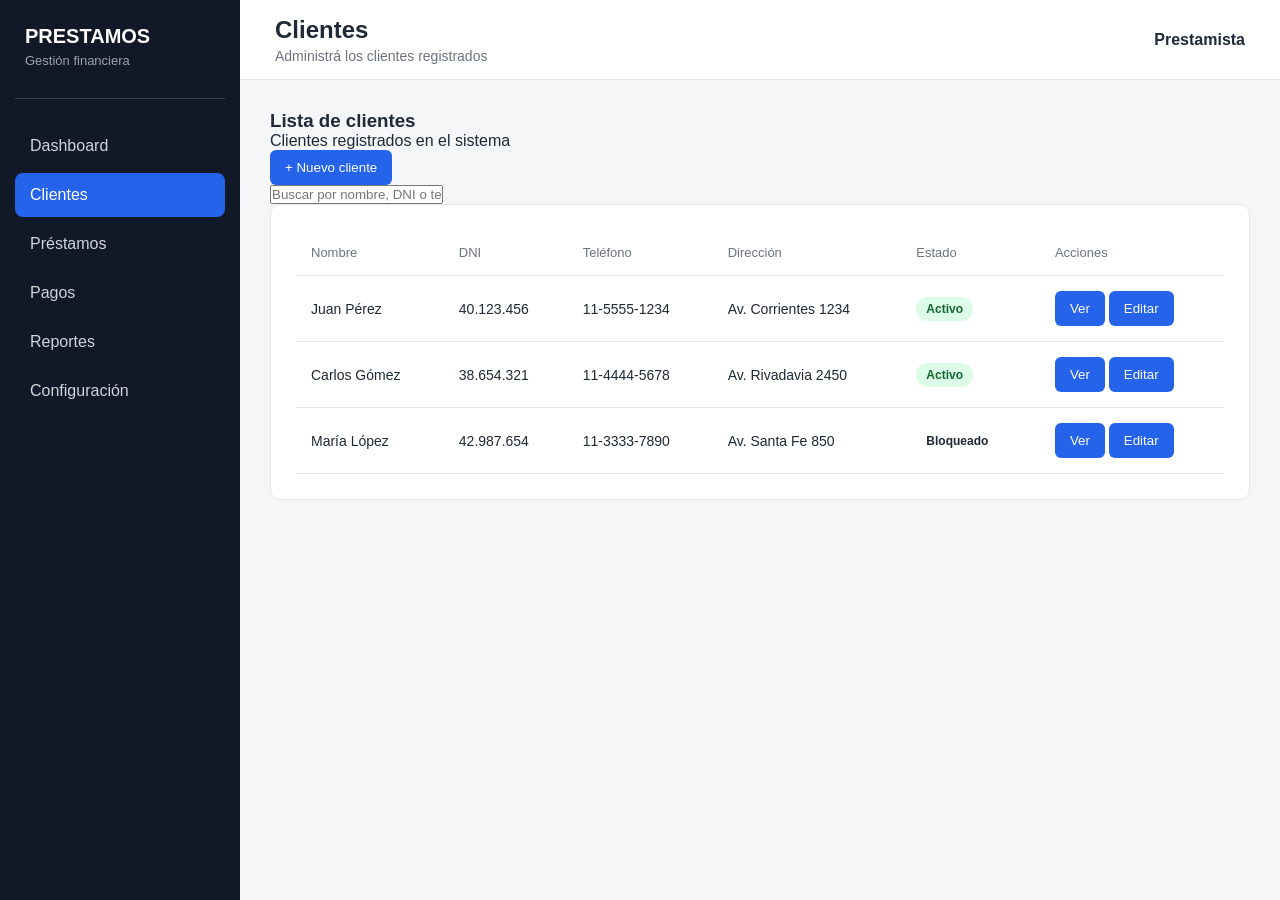
==== clientes.html @ b340551a "clientes" ====
<!DOCTYPE html>
<html lang="es">

<head>

    <meta charset="UTF-8">

    <meta name="viewport" content="width=device-width, initial-scale=1.0">

    <title>Prestamos - Clientes</title>

    <link rel="stylesheet" href="../style.css">

</head>


<body>

    <div class="app">


        <!-- BARRA LATERAL -->

        <aside class="sidebar">

            <div class="logo">

                <h1>PRESTAMOS</h1>

                <p>Gestión financiera</p>

            </div>


            <nav class="menu">

                <a href="../index.html" class="menu-item">
                    Dashboard
                </a>

                <a href="clientes.html" class="menu-item activo">
                    Clientes
                </a>

                <a href="#" class="menu-item">
                    Préstamos
                </a>

                <a href="#" class="menu-item">
                    Pagos
                </a>

                <a href="#" class="menu-item">
                    Reportes
                </a>

                <a href="#" class="menu-item">
                    Configuración
                </a>

            </nav>

        </aside>


        <!-- CONTENIDO PRINCIPAL -->

        <main class="main">


            <!-- HEADER -->

            <header class="header">

                <div>

                    <h2>Clientes</h2>

                    <p>
                        Administrá los clientes registrados
                    </p>

                </div>


                <div class="usuario">

                    <span>Prestamista</span>

                </div>

            </header>


            <!-- CONTENIDO -->

            <section class="contenido">


                <!-- ENCABEZADO DE CLIENTES -->

                <div class="pagina-header">

                    <div>

                        <h3>Lista de clientes</h3>

                        <p>
                            Clientes registrados en el sistema
                        </p>

                    </div>


                    <button id="btnNuevoCliente">

                        + Nuevo cliente

                    </button>

                </div>


                <!-- BUSCADOR -->

                <div class="buscador">

                    <input
                        type="text"
                        id="buscarCliente"
                        placeholder="Buscar por nombre, DNI o teléfono..."
                    >

                </div>


                <!-- TABLA -->

                <div class="seccion">

                    <div class="tabla-container">

                        <table>

                            <thead>

                                <tr>

                                    <th>Nombre</th>

                                    <th>DNI</th>

                                    <th>Teléfono</th>

                                    <th>Dirección</th>

                                    <th>Estado</th>

                                    <th>Acciones</th>

                                </tr>

                            </thead>


                            <tbody id="tablaClientes">

                                <tr>

                                    <td>Juan Pérez</td>

                                    <td>40.123.456</td>

                                    <td>11-5555-1234</td>

                                    <td>Av. Corrientes 1234</td>

                                    <td>

                                        <span class="estado activo">
                                            Activo
                                        </span>

                                    </td>

                                    <td>

                                        <button class="btn-tabla">
                                            Ver
                                        </button>

                                        <button class="btn-tabla">
                                            Editar
                                        </button>

                                    </td>

                                </tr>


                                <tr>

                                    <td>Carlos Gómez</td>

                                    <td>38.654.321</td>

                                    <td>11-4444-5678</td>

                                    <td>Av. Rivadavia 2450</td>

                                    <td>

                                        <span class="estado activo">
                                            Activo
                                        </span>

                                    </td>

                                    <td>

                                        <button class="btn-tabla">
                                            Ver
                                        </button>

                                        <button class="btn-tabla">
                                            Editar
                                        </button>

                                    </td>

                                </tr>


                                <tr>

                                    <td>María López</td>

                                    <td>42.987.654</td>

                                    <td>11-3333-7890</td>

                                    <td>Av. Santa Fe 850</td>

                                    <td>

                                        <span class="estado bloqueado">
                                            Bloqueado
                                        </span>

                                    </td>

                                    <td>

                                        <button class="btn-tabla">
                                            Ver
                                        </button>

                                        <button class="btn-tabla">
                                            Editar
                                        </button>

                                    </td>

                                </tr>

                            </tbody>

                        </table>

                    </div>

                </div>


            </section>


        </main>


    </div>


    <script src="../app.js"></script>

</body>

</html>
---- style.css ----
* {
    margin: 0;
    padding: 0;
    box-sizing: border-box;
}

body {
    font-family: Arial, sans-serif;
    background-color: #f4f6f8;
    color: #1f2937;
}


/* ESTRUCTURA GENERAL */

.app {
    display: flex;
    min-height: 100vh;
}


/* SIDEBAR */

.sidebar {
    width: 240px;
    background-color: #111827;
    color: white;
    padding: 25px 15px;
}

.logo {
    padding: 0 10px 30px;
    border-bottom: 1px solid #374151;
}

.logo h1 {
    font-size: 20px;
}

.logo p {
    margin-top: 5px;
    font-size: 13px;
    color: #9ca3af;
}


/* MENU */

.menu {
    margin-top: 25px;
}

.menu-item {
    display: block;
    padding: 13px 15px;
    margin-bottom: 5px;

    color: #d1d5db;
    text-decoration: none;

    border-radius: 8px;

    transition: 0.2s;
}

.menu-item:hover {
    background-color: #1f2937;
    color: white;
}

.menu-item.activo {
    background-color: #2563eb;
    color: white;
}


/* CONTENIDO PRINCIPAL */

.main {
    flex: 1;
}


/* HEADER */

.header {
    height: 80px;

    display: flex;
    align-items: center;
    justify-content: space-between;

    padding: 0 35px;

    background-color: white;
    border-bottom: 1px solid #e5e7eb;
}

.header h2 {
    font-size: 24px;
}

.header p {
    margin-top: 4px;
    color: #6b7280;
    font-size: 14px;
}

.usuario {
    font-weight: bold;
}


/* CONTENIDO */

.contenido {
    padding: 30px;
}


/* TARJETAS */

.tarjetas {
    display: grid;

    grid-template-columns: repeat(4, 1fr);

    gap: 20px;

    margin-bottom: 30px;
}

.tarjeta {
    background-color: white;

    padding: 22px;

    border-radius: 10px;

    border: 1px solid #e5e7eb;
}

.tarjeta p {
    color: #6b7280;
    font-size: 14px;
}

.tarjeta h3 {
    margin: 10px 0;

    font-size: 28px;
}

.tarjeta span {
    color: #6b7280;
    font-size: 13px;
}


/* SECCIONES */

.seccion {
    background-color: white;

    border: 1px solid #e5e7eb;

    border-radius: 10px;

    padding: 25px;
}

.seccion-header {
    display: flex;
    justify-content: space-between;
    align-items: center;

    margin-bottom: 20px;
}

.seccion-header h3 {
    font-size: 18px;
}

.seccion-header p {
    margin-top: 5px;

    color: #6b7280;

    font-size: 14px;
}


/* BOTON */

button {
    border: none;

    background-color: #2563eb;

    color: white;

    padding: 10px 15px;

    border-radius: 6px;

    cursor: pointer;
}

button:hover {
    background-color: #1d4ed8;
}


/* TABLA */

.tabla-container {
    overflow-x: auto;
}

table {
    width: 100%;

    border-collapse: collapse;
}

th,
td {
    text-align: left;

    padding: 15px;

    border-bottom: 1px solid #e5e7eb;
}

th {
    color: #6b7280;

    font-size: 13px;

    font-weight: normal;
}

td {
    font-size: 14px;
}


/* ESTADOS */

.estado {
    display: inline-block;

    padding: 5px 10px;

    border-radius: 20px;

    font-size: 12px;

    font-weight: bold;
}

.estado.activo {
    background-color: #dcfce7;

    color: #166534;
}

.estado.mora {
    background-color: #fee2e2;

    color: #991b1b;
}


/* RESPONSIVE */

@media (max-width: 1000px) {

    .tarjetas {
        grid-template-columns: repeat(2, 1fr);
    }

}


@media (max-width: 700px) {

    .sidebar {
        width: 190px;
    }

    .tarjetas {
        grid-template-columns: 1fr;
    }

    .contenido {
        padding: 20px;
    }

}
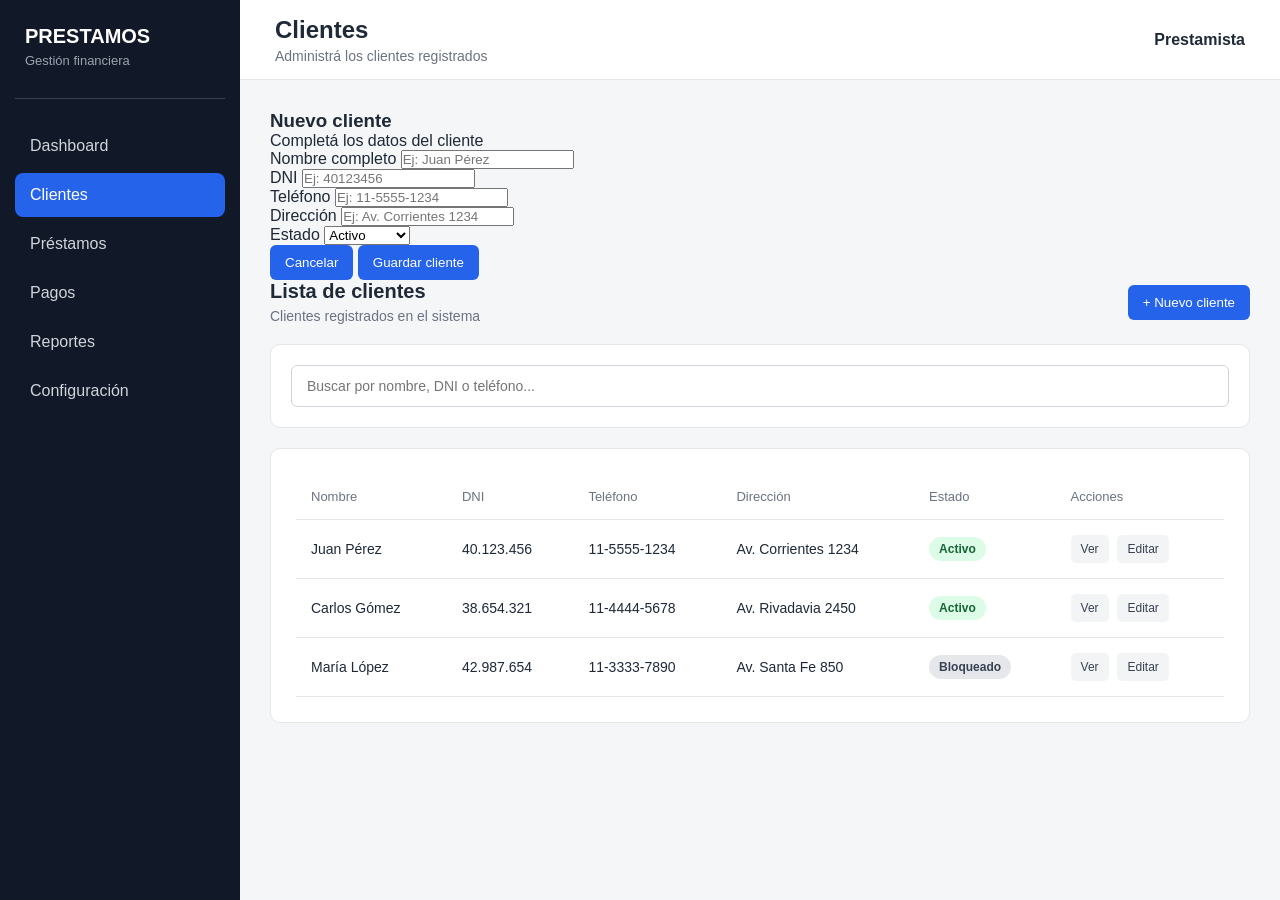
==== commit e09158ee: "Update clientes.html" ====
--- a/clientes.html
+++ b/clientes.html
@@ -95,6 +95,153 @@
             <!-- CONTENIDO -->
 
             <section class="contenido">
+                <!-- FORMULARIO NUEVO CLIENTE -->
+
+<div class="formulario-container" id="formularioCliente">
+
+    <div class="formulario-header">
+
+        <div>
+            <h3>Nuevo cliente</h3>
+
+            <p>
+                Completá los datos del cliente
+            </p>
+        </div>
+
+    </div>
+
+
+    <form id="formCliente">
+
+        <div class="form-grid">
+
+
+            <!-- NOMBRE -->
+
+            <div class="campo">
+
+                <label for="nombre">
+                    Nombre completo
+                </label>
+
+                <input
+                    type="text"
+                    id="nombre"
+                    placeholder="Ej: Juan Pérez"
+                    required
+                >
+
+            </div>
+
+
+            <!-- DNI -->
+
+            <div class="campo">
+
+                <label for="dni">
+                    DNI
+                </label>
+
+                <input
+                    type="text"
+                    id="dni"
+                    placeholder="Ej: 40123456"
+                    required
+                >
+
+            </div>
+
+
+            <!-- TELEFONO -->
+
+            <div class="campo">
+
+                <label for="telefono">
+                    Teléfono
+                </label>
+
+                <input
+                    type="text"
+                    id="telefono"
+                    placeholder="Ej: 11-5555-1234"
+                    required
+                >
+
+            </div>
+
+
+            <!-- DIRECCION -->
+
+            <div class="campo">
+
+                <label for="direccion">
+                    Dirección
+                </label>
+
+                <input
+                    type="text"
+                    id="direccion"
+                    placeholder="Ej: Av. Corrientes 1234"
+                >
+
+            </div>
+
+
+            <!-- ESTADO -->
+
+            <div class="campo">
+
+                <label for="estado">
+                    Estado
+                </label>
+
+                <select id="estado">
+
+                    <option value="ACTIVO">
+                        Activo
+                    </option>
+
+                    <option value="BLOQUEADO">
+                        Bloqueado
+                    </option>
+
+                </select>
+
+            </div>
+
+
+        </div>
+
+
+        <!-- BOTONES -->
+
+        <div class="formulario-botones">
+
+            <button
+                type="button"
+                id="btnCancelarCliente"
+                class="btn-cancelar"
+            >
+                Cancelar
+            </button>
+
+            <button
+                type="submit"
+                class="btn-guardar"
+            >
+                Guardar cliente
+            </button>
+
+        </div>
+
+
+    </form>
+
+</div>
+
+                
+                
 
 
                 <!-- ENCABEZADO DE CLIENTES -->
@@ -285,4 +432,10 @@
 
 </body>
 
-</html>+</html>
+
+    <script src="../app.js"></script>
+
+</body>
+
+</html>
--- a/style.css
+++ b/style.css
@@ -298,3 +298,114 @@
     }
 
 }
+
+
+/* ================================= */
+/* PAGINA CLIENTES */
+/* ================================= */
+
+.pagina-header {
+
+    display: flex;
+
+    justify-content: space-between;
+
+    align-items: center;
+
+    margin-bottom: 20px;
+
+}
+
+.pagina-header h3 {
+
+    font-size: 20px;
+
+}
+
+.pagina-header p {
+
+    margin-top: 5px;
+
+    color: #6b7280;
+
+    font-size: 14px;
+
+}
+
+
+/* BUSCADOR */
+
+.buscador {
+
+    background-color: white;
+
+    padding: 20px;
+
+    border: 1px solid #e5e7eb;
+
+    border-radius: 10px;
+
+    margin-bottom: 20px;
+
+}
+
+
+.buscador input {
+
+    width: 100%;
+
+    padding: 12px 15px;
+
+    border: 1px solid #d1d5db;
+
+    border-radius: 6px;
+
+    font-size: 14px;
+
+    outline: none;
+
+}
+
+
+.buscador input:focus {
+
+    border-color: #2563eb;
+
+}
+
+
+/* BOTONES DE TABLA */
+
+.btn-tabla {
+
+    background-color: #f3f4f6;
+
+    color: #374151;
+
+    padding: 7px 10px;
+
+    margin-right: 5px;
+
+    border-radius: 5px;
+
+    font-size: 12px;
+
+}
+
+
+.btn-tabla:hover {
+
+    background-color: #e5e7eb;
+
+}
+
+
+/* ESTADO BLOQUEADO */
+
+.estado.bloqueado {
+
+    background-color: #e5e7eb;
+
+    color: #374151;
+
+}
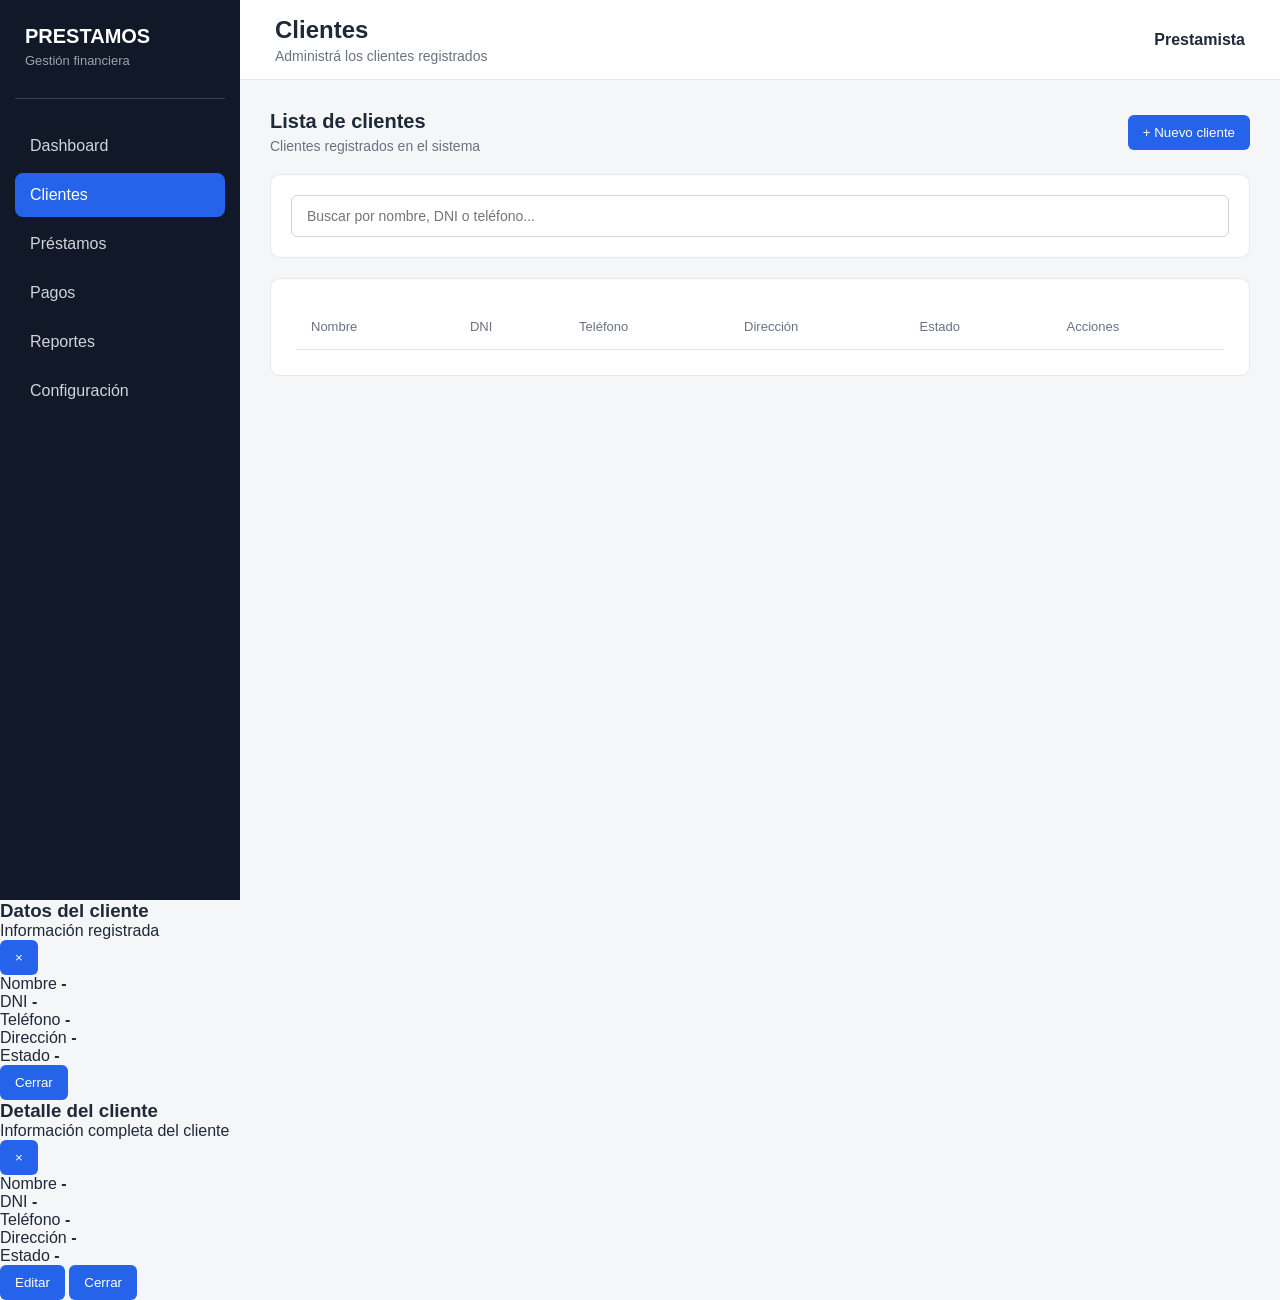
==== commit 75eb3ff7: "Update clientes.html" ====
--- a/clientes.html
+++ b/clientes.html
@@ -1,3 +1,4 @@
+
 <!DOCTYPE html>
 <html lang="es">
 
@@ -42,7 +43,7 @@
                     Clientes
                 </a>
 
-                <a href="#" class="menu-item">
+                <a href="prestamos.html" class="menu-item">
                     Préstamos
                 </a>
 
@@ -95,153 +96,137 @@
             <!-- CONTENIDO -->
 
             <section class="contenido">
+
+
                 <!-- FORMULARIO NUEVO CLIENTE -->
 
-<div class="formulario-container" id="formularioCliente">
-
-    <div class="formulario-header">
-
-        <div>
-            <h3>Nuevo cliente</h3>
-
-            <p>
-                Completá los datos del cliente
-            </p>
-        </div>
-
-    </div>
-
-
-    <form id="formCliente">
-
-        <div class="form-grid">
-
-
-            <!-- NOMBRE -->
-
-            <div class="campo">
-
-                <label for="nombre">
-                    Nombre completo
-                </label>
-
-                <input
-                    type="text"
-                    id="nombre"
-                    placeholder="Ej: Juan Pérez"
-                    required
+                <div
+                    class="formulario-container"
+                    id="formularioCliente"
                 >
 
-            </div>
-
-
-            <!-- DNI -->
-
-            <div class="campo">
-
-                <label for="dni">
-                    DNI
-                </label>
-
-                <input
-                    type="text"
-                    id="dni"
-                    placeholder="Ej: 40123456"
-                    required
-                >
-
-            </div>
-
-
-            <!-- TELEFONO -->
-
-            <div class="campo">
-
-                <label for="telefono">
-                    Teléfono
-                </label>
-
-                <input
-                    type="text"
-                    id="telefono"
-                    placeholder="Ej: 11-5555-1234"
-                    required
-                >
-
-            </div>
-
-
-            <!-- DIRECCION -->
-
-            <div class="campo">
-
-                <label for="direccion">
-                    Dirección
-                </label>
-
-                <input
-                    type="text"
-                    id="direccion"
-                    placeholder="Ej: Av. Corrientes 1234"
-                >
-
-            </div>
-
-
-            <!-- ESTADO -->
-
-            <div class="campo">
-
-                <label for="estado">
-                    Estado
-                </label>
-
-                <select id="estado">
-
-                    <option value="ACTIVO">
-                        Activo
-                    </option>
-
-                    <option value="BLOQUEADO">
-                        Bloqueado
-                    </option>
-
-                </select>
-
-            </div>
-
-
-        </div>
-
-
-        <!-- BOTONES -->
-
-        <div class="formulario-botones">
-
-            <button
-                type="button"
-                id="btnCancelarCliente"
-                class="btn-cancelar"
-            >
-                Cancelar
-            </button>
-
-            <button
-                type="submit"
-                class="btn-guardar"
-            >
-                Guardar cliente
-            </button>
-
-        </div>
-
-
-    </form>
-
-</div>
-
-                
-                
+                    <div class="formulario-header">
+
+                        <div>
+
+                            <h3 id="tituloFormulario">
+                                Nuevo cliente
+                            </h3>
+
+                            <p id="descripcionFormulario">
+                                Completá los datos del cliente
+                            </p>
+
+                        </div>
+
+                    </div>
+
+
+                    <form id="formCliente">
+
+                        <div class="form-grid">
+
+
+                            <!-- NOMBRE -->
+
+                            <div class="campo">
+
+                                <label for="nombre">
+                                    Nombre completo
+                                </label>
+
+                                <input
+                                    type="text"
+                                    id="nombre"
+                                    placeholder="Ej: Juan Pérez"
+                                    required
+                                >
+
+                            </div>
+
+
+                            <!-- DNI -->
+
+                            <div class="campo">
+
+                                <label for="dni">
+                                    DNI
+                                </label>
+
+                                <input
+                                    type="text"
+                                    id="dni"
+                                    placeholder="Ej: 40123456"
+                                    required
+                                >
+
+                            </div>
+
+
+                            <!-- TELEFONO -->
+
+                            <div class="campo">
+
+                                <label for="telefono">
+                                    Teléfono
+                                </label>
+
+                                <input
+                                    type="text"
+                                    id="telefono"
+                                    placeholder="Ej: 11-5555-1234"
+                                    required
+                                >
+
+                            </div>
+
+
+                            <!-- DIRECCION -->
+
+                            <div class="campo">
+
+                                <label for="direccion">
+                                    Dirección
+                                </label>
+
+                                <input
+                                    type="text"
+                                    id="direccion"
+                                    placeholder="Ej: Av. Corrientes 1234"
+                                >
+
+                            </div>
+
+
+                        </div>
+
+
+                        <!-- BOTONES -->
+
+                        <div class="formulario-botones">
+
+                            <button
+                                type="button"
+                                id="btnCancelarCliente"
+                                class="btn-cancelar"
+                            >
+                                Cancelar
+                            </button>
+
+                            <button
+                                type="submit"
+                                id="btnGuardarCliente"
+                                class="btn-guardar"
+                            >
+                                Guardar cliente
+                            </button>
+
+                        </div>
+
+
+                    </form>
+
+                </div>
 
 
                 <!-- ENCABEZADO DE CLIENTES -->
@@ -312,103 +297,10 @@
 
                             <tbody id="tablaClientes">
 
-                                <tr>
-
-                                    <td>Juan Pérez</td>
-
-                                    <td>40.123.456</td>
-
-                                    <td>11-5555-1234</td>
-
-                                    <td>Av. Corrientes 1234</td>
-
-                                    <td>
-
-                                        <span class="estado activo">
-                                            Activo
-                                        </span>
-
-                                    </td>
-
-                                    <td>
-
-                                        <button class="btn-tabla">
-                                            Ver
-                                        </button>
-
-                                        <button class="btn-tabla">
-                                            Editar
-                                        </button>
-
-                                    </td>
-
-                                </tr>
-
-
-                                <tr>
-
-                                    <td>Carlos Gómez</td>
-
-                                    <td>38.654.321</td>
-
-                                    <td>11-4444-5678</td>
-
-                                    <td>Av. Rivadavia 2450</td>
-
-                                    <td>
-
-                                        <span class="estado activo">
-                                            Activo
-                                        </span>
-
-                                    </td>
-
-                                    <td>
-
-                                        <button class="btn-tabla">
-                                            Ver
-                                        </button>
-
-                                        <button class="btn-tabla">
-                                            Editar
-                                        </button>
-
-                                    </td>
-
-                                </tr>
-
-
-                                <tr>
-
-                                    <td>María López</td>
-
-                                    <td>42.987.654</td>
-
-                                    <td>11-3333-7890</td>
-
-                                    <td>Av. Santa Fe 850</td>
-
-                                    <td>
-
-                                        <span class="estado bloqueado">
-                                            Bloqueado
-                                        </span>
-
-                                    </td>
-
-                                    <td>
-
-                                        <button class="btn-tabla">
-                                            Ver
-                                        </button>
-
-                                        <button class="btn-tabla">
-                                            Editar
-                                        </button>
-
-                                    </td>
-
-                                </tr>
+                                <!--
+                                    Los clientes se cargarán
+                                    desde el backend.
+                                -->
 
                             </tbody>
 
@@ -428,14 +320,213 @@
     </div>
 
 
+    <!-- ================================= -->
+    <!-- MODAL VER CLIENTE -->
+    <!-- ================================= -->
+
+    <div
+        class="modal"
+        id="modalCliente"
+    >
+
+        <div class="modal-contenido">
+
+
+            <!-- HEADER DEL MODAL -->
+
+            <div class="modal-header">
+
+                <div>
+
+                    <h3>Datos del cliente</h3>
+
+                    <p>
+                        Información registrada
+                    </p>
+
+                </div>
+
+
+                <button
+                    class="modal-cerrar"
+                    id="btnCerrarModal"
+                    type="button"
+                >
+                    ×
+                </button>
+
+            </div>
+
+
+            <!-- DATOS -->
+
+            <div class="datos-cliente">
+
+
+                <div class="dato">
+
+                    <span>Nombre</span>
+
+                    <strong id="verNombre">
+                        -
+                    </strong>
+
+                </div>
+
+
+                <div class="dato">
+
+                    <span>DNI</span>
+
+                    <strong id="verDni">
+                        -
+                    </strong>
+
+                </div>
+
+
+                <div class="dato">
+
+                    <span>Teléfono</span>
+
+                    <strong id="verTelefono">
+                        -
+                    </strong>
+
+                </div>
+
+
+                <div class="dato">
+
+                    <span>Dirección</span>
+
+                    <strong id="verDireccion">
+                        -
+                    </strong>
+
+                </div>
+
+
+                <div class="dato">
+
+                    <span>Estado</span>
+
+                    <strong id="verEstado">
+                        -
+                    </strong>
+
+                </div>
+
+
+            </div>
+
+
+            <!-- BOTON -->
+
+            <div class="modal-botones">
+
+                <button
+                    type="button"
+                    id="btnCerrarModalAbajo"
+                >
+                    Cerrar
+                </button>
+
+            </div>
+
+
+        </div>
+
+    </div>
+
+<!-- MODAL DETALLE DEL CLIENTE -->
+
+<div id="modalCliente" class="modal">
+
+    <div class="modal-contenido">
+
+        <div class="modal-header">
+
+            <div>
+                <h3>Detalle del cliente</h3>
+                <p>Información completa del cliente</p>
+            </div>
+
+            <button
+                type="button"
+                id="btnCerrarModalCliente"
+                class="modal-cerrar">
+                ×
+            </button>
+
+        </div>
+
+
+        <div class="modal-body">
+
+            <div class="detalle-grid">
+
+                <div class="detalle-item">
+                    <span>Nombre</span>
+                    <strong id="verNombre">-</strong>
+                </div>
+
+
+                <div class="detalle-item">
+                    <span>DNI</span>
+                    <strong id="verDni">-</strong>
+                </div>
+
+
+                <div class="detalle-item">
+                    <span>Teléfono</span>
+                    <strong id="verTelefono">-</strong>
+                </div>
+
+
+                <div class="detalle-item">
+                    <span>Dirección</span>
+                    <strong id="verDireccion">-</strong>
+                </div>
+
+
+                <div class="detalle-item">
+                    <span>Estado</span>
+                    <strong id="verEstado">-</strong>
+                </div>
+
+            </div>
+
+        </div>
+
+
+        <div class="modal-footer">
+
+            <button
+                type="button"
+                id="btnEditarDesdeModal"
+                class="btn-secundario">
+                Editar
+            </button>
+
+            <button
+                type="button"
+                id="btnCerrarModalClienteFooter"
+                class="btn-secundario">
+                Cerrar
+            </button>
+
+        </div>
+
+    </div>
+
+</div>
+
+
+
     <script src="../app.js"></script>
 
 </body>
 
 </html>
 
-    <script src="../app.js"></script>
-
-</body>
-
-</html>
--- a/style.css
+++ b/style.css
@@ -409,3 +409,173 @@
     color: #374151;
 
 }
+
+/* ================================= */
+/* FORMULARIO CLIENTE */
+/* ================================= */
+
+.formulario-container {
+
+    background-color: white;
+
+    border: 1px solid #e5e7eb;
+
+    border-radius: 10px;
+
+    padding: 25px;
+
+    margin-bottom: 25px;
+
+}
+
+
+.formulario-header {
+
+    margin-bottom: 25px;
+
+}
+
+
+.formulario-header h3 {
+
+    font-size: 20px;
+
+}
+
+
+.formulario-header p {
+
+    margin-top: 5px;
+
+    color: #6b7280;
+
+    font-size: 14px;
+
+}
+
+
+/* GRID DEL FORMULARIO */
+
+.form-grid {
+
+    display: grid;
+
+    grid-template-columns: repeat(2, 1fr);
+
+    gap: 20px;
+
+}
+
+
+/* CAMPOS */
+
+.campo {
+
+    display: flex;
+
+    flex-direction: column;
+
+}
+
+
+.campo label {
+
+    margin-bottom: 7px;
+
+    font-size: 14px;
+
+    font-weight: bold;
+
+    color: #374151;
+
+}
+
+
+.campo input,
+.campo select {
+
+    padding: 11px 12px;
+
+    border: 1px solid #d1d5db;
+
+    border-radius: 6px;
+
+    font-size: 14px;
+
+    outline: none;
+
+}
+
+
+.campo input:focus,
+.campo select:focus {
+
+    border-color: #2563eb;
+
+}
+
+
+/* BOTONES DEL FORMULARIO */
+
+.formulario-botones {
+
+    display: flex;
+
+    justify-content: flex-end;
+
+    gap: 10px;
+
+    margin-top: 25px;
+
+}
+
+
+.btn-cancelar {
+
+    background-color: #f3f4f6;
+
+    color: #374151;
+
+}
+
+
+.btn-cancelar:hover {
+
+    background-color: #e5e7eb;
+
+}
+
+
+.btn-guardar {
+
+    background-color: #2563eb;
+
+    color: white;
+
+}
+
+
+.btn-guardar:hover {
+
+    background-color: #1d4ed8;
+
+}
+
+
+/* RESPONSIVE */
+
+@media (max-width: 700px) {
+
+    .form-grid {
+
+        grid-template-columns: 1fr;
+
+    }
+
+}
+
+.formulario-container {
+
+    display: none;
+
+}
